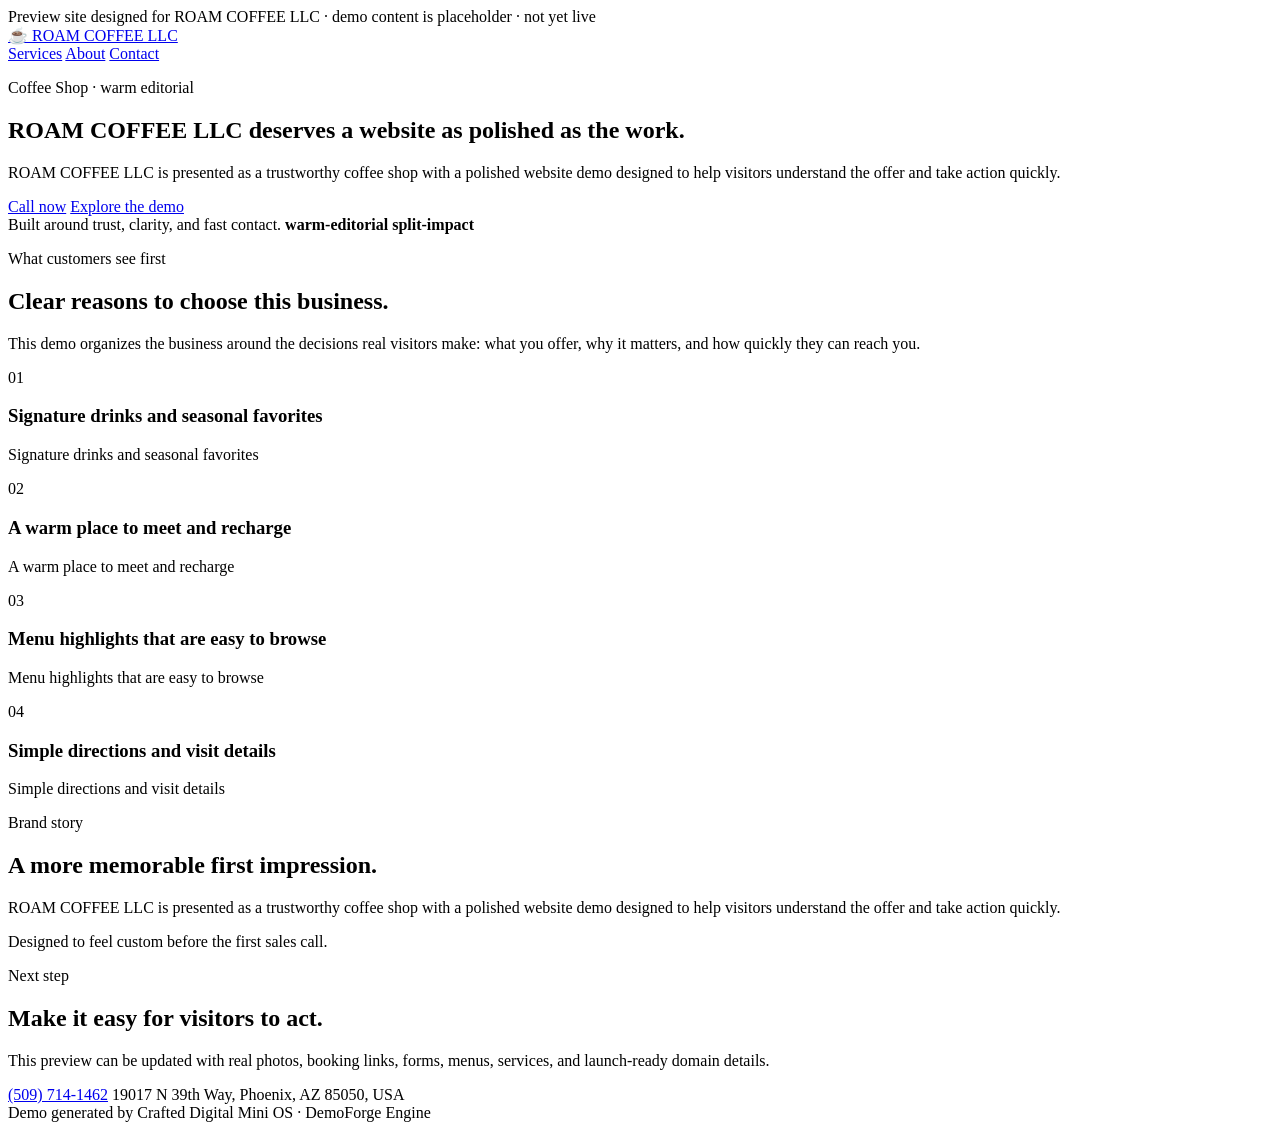
==== roam-coffee-llc/index.html @ d7436972 "Deploy demo site for ROAM COFFEE LLC: roam-coffee-llc/index.html" ====
<!doctype html>
<html lang="en">
<head>
  <meta charset="UTF-8" />
  <meta name="viewport" content="width=device-width, initial-scale=1.0" />
  <title>ROAM COFFEE LLC | Demo Website</title>
  <meta name="description" content="Preview demo website concept for ROAM COFFEE LLC." />
  <link rel="stylesheet" href="styles.css" />
</head>
<body>
  <div class="preview-bar">Preview site designed for ROAM COFFEE LLC · demo content is placeholder · not yet live</div>
  <header class="site-header shell">
    <a class="brand" href="#top" aria-label="ROAM COFFEE LLC home">
      <span class="mark">☕</span>
      <span>ROAM COFFEE LLC</span>
    </a>
    <nav class="nav" aria-label="Main navigation">
      <a href="#services">Services</a>
      <a href="#story">About</a>
      <a href="#contact">Contact</a>
    </nav>
  </header>

  <main id="top">

    <section class="hero hero-split">
      <div class="hero-grid shell">
        <div class="hero-copy">
          <p class="eyebrow">Coffee Shop · warm editorial</p>
          <h1>ROAM COFFEE LLC deserves a website as polished as the work.</h1>
          <p class="lede">ROAM COFFEE LLC is presented as a trustworthy coffee shop with a polished website demo designed to help visitors understand the offer and take action quickly.</p>
          <div class="actions">
            <a class="button primary" href="tel:(509) 714-1462">Call now</a>
            <a class="button secondary" href="#services">Explore the demo</a>
          </div>
        </div>
        <aside class="feature" aria-label="Website concept visual">
          <span class="feature-kicker">Built around trust, clarity, and fast contact.</span>
          <strong>warm-editorial split-impact</strong>
        </aside>
      </div>
    </section>

    <section id="services" class="section shell">
      <div class="section-title">
        <div><p class="eyebrow">What customers see first</p><h2>Clear reasons to choose this business.</h2></div>
        <p>This demo organizes the business around the decisions real visitors make: what you offer, why it matters, and how quickly they can reach you.</p>
      </div>
      <div class="cards">
        <article class="card">
          <div class="num">01</div>
          <h3>Signature drinks and seasonal favorites</h3>
          <p>Signature drinks and seasonal favorites</p>
        </article>
        <article class="card">
          <div class="num">02</div>
          <h3>A warm place to meet and recharge</h3>
          <p>A warm place to meet and recharge</p>
        </article>
        <article class="card">
          <div class="num">03</div>
          <h3>Menu highlights that are easy to browse</h3>
          <p>Menu highlights that are easy to browse</p>
        </article>
        <article class="card">
          <div class="num">04</div>
          <h3>Simple directions and visit details</h3>
          <p>Simple directions and visit details</p>
        </article></div>
    </section>

    <section id="story" class="section shell story ">
      <div class="story-panel">
        <p class="eyebrow">Brand story</p>
        <h2>A more memorable first impression.</h2>
        <p>ROAM COFFEE LLC is presented as a trustworthy coffee shop with a polished website demo designed to help visitors understand the offer and take action quickly.</p>
      </div>
      <div class="quote">
        <p>Designed to feel custom before the first sales call.</p>
      </div>
    </section>

    <section id="contact" class="section shell">
      <div class="contact">
        <div>
          <p class="eyebrow">Next step</p>
          <h2>Make it easy for visitors to act.</h2>
          <p class="lede">This preview can be updated with real photos, booking links, forms, menus, services, and launch-ready domain details.</p>
        </div>
        <div class="contact-list"><a href="tel:(509) 714-1462">(509) 714-1462</a>
<span>19017 N 39th Way, Phoenix, AZ 85050, USA</span></div>
      </div>
    </section>
  </main>

  <footer class="shell">Demo generated by Crafted Digital Mini OS · DemoForge Engine</footer>
</body>
</html>
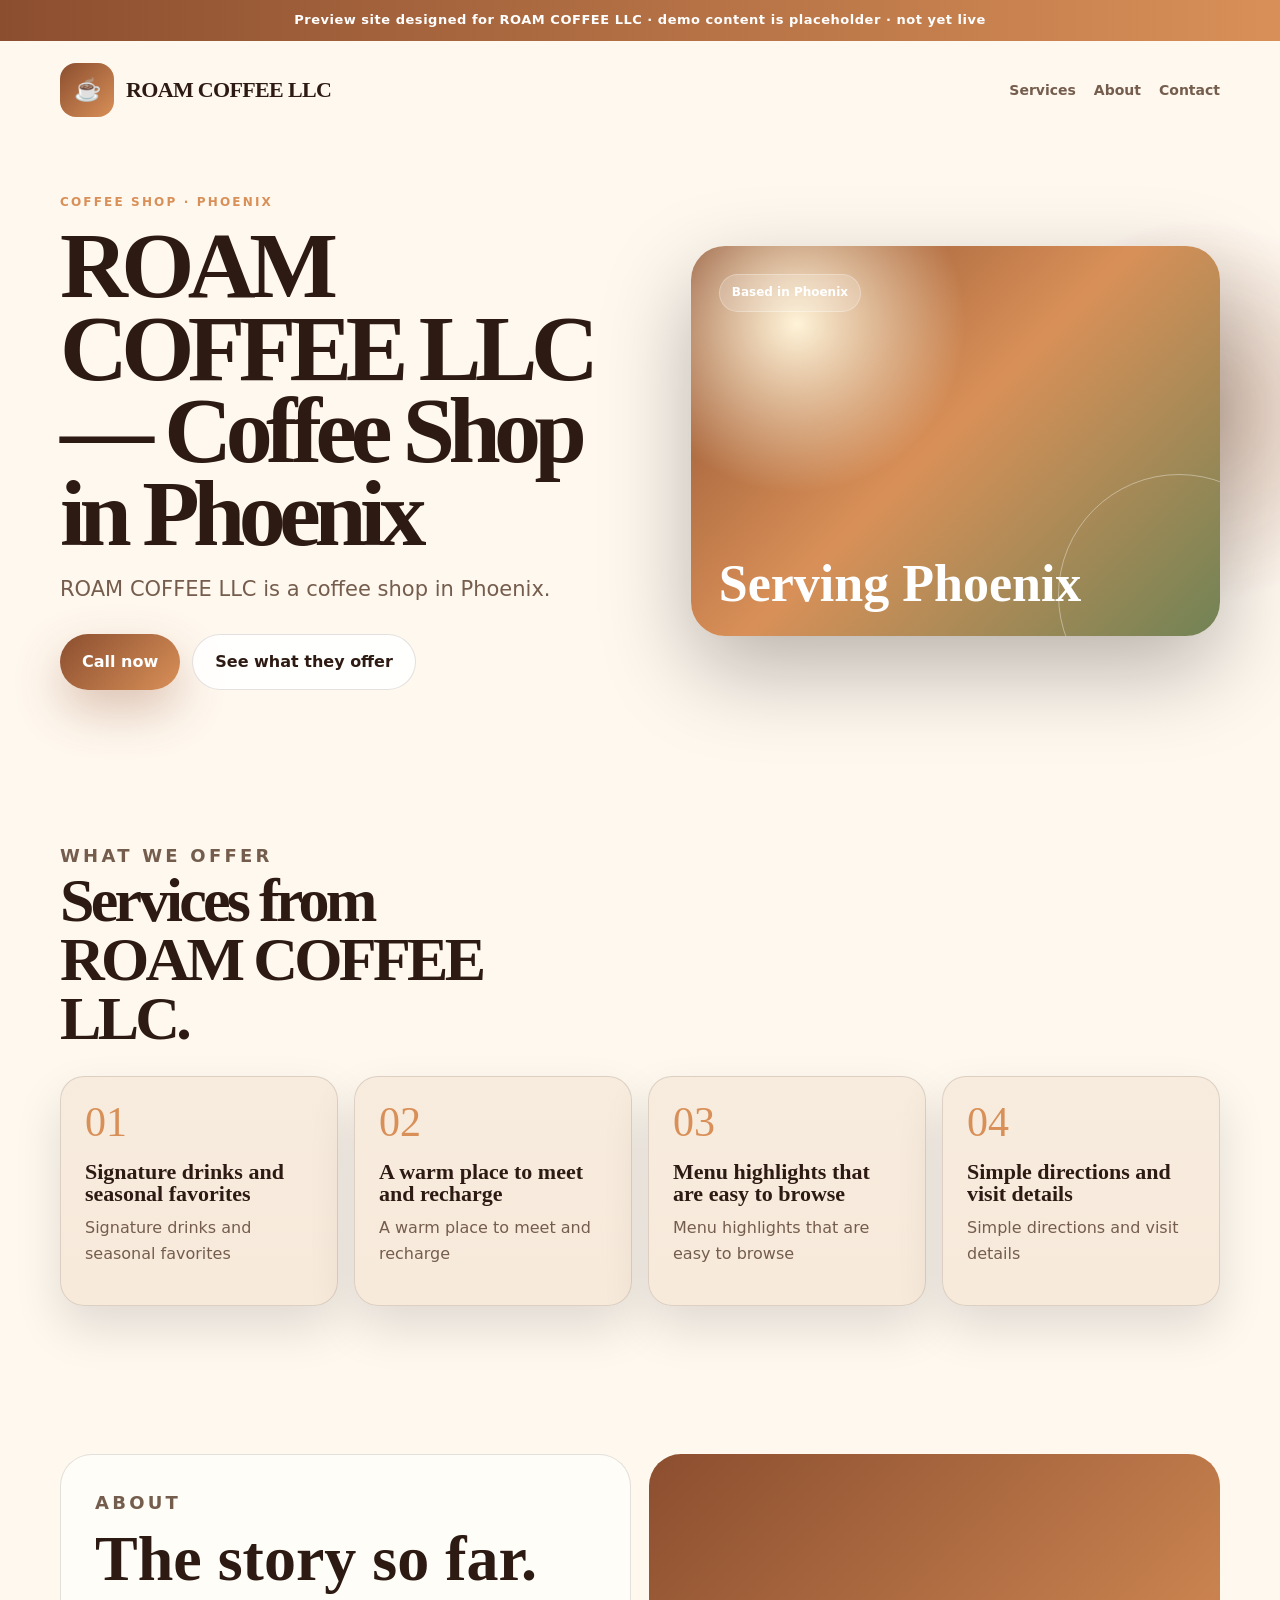
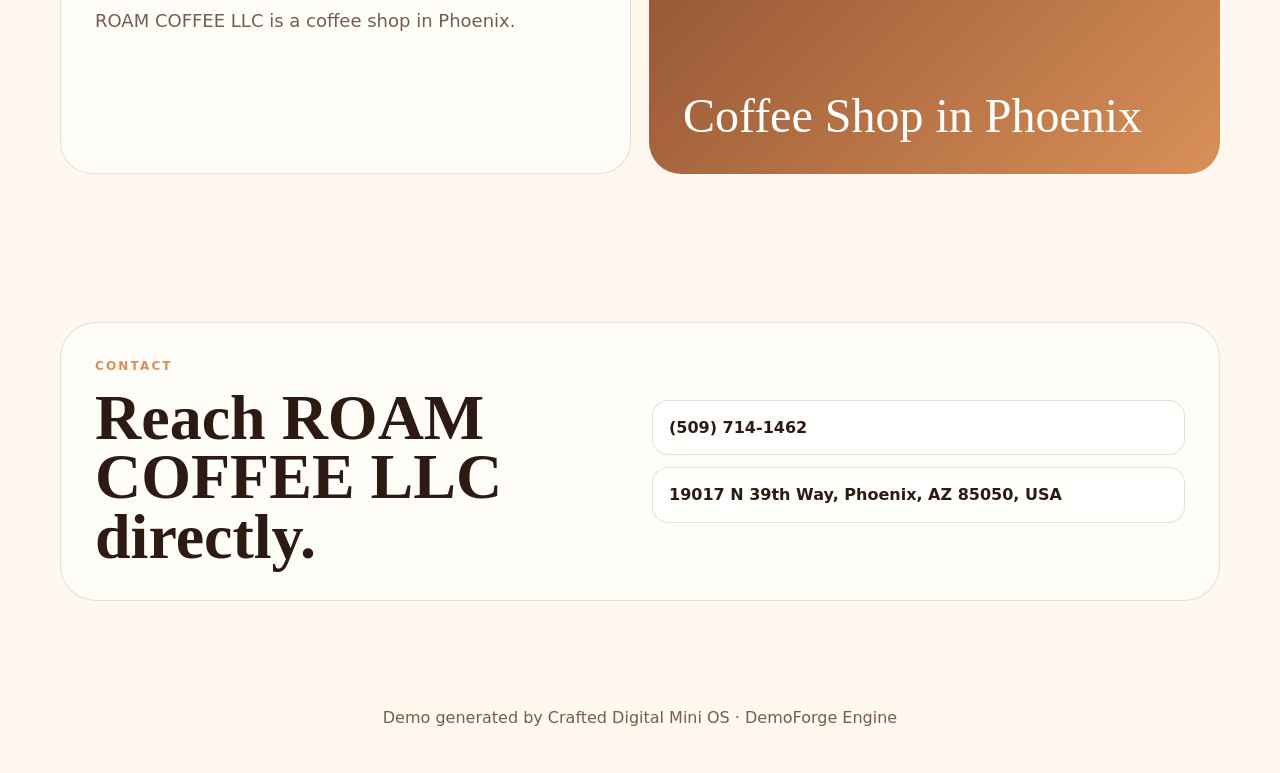
==== commit 4a81e5d4: "Deploy demo site for ROAM COFFEE LLC: roam-coffee-llc/index.html" ====
--- a/roam-coffee-llc/index.html
+++ b/roam-coffee-llc/index.html
@@ -26,25 +26,24 @@
     <section class="hero hero-split">
       <div class="hero-grid shell">
         <div class="hero-copy">
-          <p class="eyebrow">Coffee Shop · warm editorial</p>
-          <h1>ROAM COFFEE LLC deserves a website as polished as the work.</h1>
-          <p class="lede">ROAM COFFEE LLC is presented as a trustworthy coffee shop with a polished website demo designed to help visitors understand the offer and take action quickly.</p>
+          <p class="eyebrow">Coffee Shop · Phoenix</p>
+          <h1>ROAM COFFEE LLC — Coffee Shop in Phoenix</h1>
+          <p class="lede">ROAM COFFEE LLC is a coffee shop in Phoenix.</p>
           <div class="actions">
             <a class="button primary" href="tel:(509) 714-1462">Call now</a>
-            <a class="button secondary" href="#services">Explore the demo</a>
+            <a class="button secondary" href="#services">See what they offer</a>
           </div>
         </div>
-        <aside class="feature" aria-label="Website concept visual">
-          <span class="feature-kicker">Built around trust, clarity, and fast contact.</span>
-          <strong>warm-editorial split-impact</strong>
+        <aside class="feature" aria-label="Business highlight">
+          <span class="feature-kicker">Based in Phoenix</span>
+          <strong>Serving Phoenix</strong>
         </aside>
       </div>
     </section>
 
     <section id="services" class="section shell">
       <div class="section-title">
-        <div><p class="eyebrow">What customers see first</p><h2>Clear reasons to choose this business.</h2></div>
-        <p>This demo organizes the business around the decisions real visitors make: what you offer, why it matters, and how quickly they can reach you.</p>
+        <div><p class="eyebrow">What we offer</p><h2>Services from ROAM COFFEE LLC.</h2></div>
       </div>
       <div class="cards">
         <article class="card">
@@ -71,21 +70,20 @@
 
     <section id="story" class="section shell story ">
       <div class="story-panel">
-        <p class="eyebrow">Brand story</p>
-        <h2>A more memorable first impression.</h2>
-        <p>ROAM COFFEE LLC is presented as a trustworthy coffee shop with a polished website demo designed to help visitors understand the offer and take action quickly.</p>
+        <p class="eyebrow">About</p>
+        <h2>The story so far.</h2>
+        <p>ROAM COFFEE LLC is a coffee shop in Phoenix.</p>
       </div>
       <div class="quote">
-        <p>Designed to feel custom before the first sales call.</p>
+        <p>Coffee Shop in Phoenix</p>
       </div>
     </section>
 
     <section id="contact" class="section shell">
       <div class="contact">
         <div>
-          <p class="eyebrow">Next step</p>
-          <h2>Make it easy for visitors to act.</h2>
-          <p class="lede">This preview can be updated with real photos, booking links, forms, menus, services, and launch-ready domain details.</p>
+          <p class="eyebrow">Contact</p>
+          <h2>Reach ROAM COFFEE LLC directly.</h2>
         </div>
         <div class="contact-list"><a href="tel:(509) 714-1462">(509) 714-1462</a>
 <span>19017 N 39th Way, Phoenix, AZ 85050, USA</span></div>
--- a/roam-coffee-llc/styles.css
+++ b/roam-coffee-llc/styles.css
@@ -0,0 +1,3 @@
+/* DemoForge design system: warm-editorial / split-impact */
+:root{color-scheme:light;--bg:#fff8ef;--panel:#fffdf8;--card:#f7eadb;--text:#2d1b13;--muted:#755d4d;--a1:#8b4e2f;--a2:#d99058;--a3:#718355;--line:rgba(45,27,19,.13);--heading:"Playfair Display",Georgia,serif;--body:"Inter",Inter,system-ui,sans-serif;--hero:radial-gradient(circle at 20% 20%,#fff3d8,transparent 32%), linear-gradient(135deg,#8b4e2f,#d99058 48%,#718355)}
+*{box-sizing:border-box}html{scroll-behavior:smooth}body{margin:0;background:var(--bg);color:var(--text);font-family:var(--body);line-height:1.6;-webkit-font-smoothing:antialiased}a{color:inherit;text-decoration:none}.preview-bar{background:linear-gradient(90deg,var(--a1),var(--a2));color:#fff;text-align:center;font-size:13px;font-weight:800;letter-spacing:.04em;padding:10px 18px}.shell{width:min(1160px,calc(100% - 36px));margin:0 auto}.site-header{position:relative;z-index:4;display:flex;align-items:center;justify-content:space-between;gap:20px;padding:22px 0}.brand{display:flex;align-items:center;gap:12px;font-family:var(--heading);font-weight:800;font-size:22px;letter-spacing:-.03em}.brand img{width:54px;height:54px;object-fit:contain;border-radius:16px;background:#fff;padding:8px;box-shadow:0 18px 42px rgba(0,0,0,.18)}.mark{width:54px;height:54px;display:grid;place-items:center;border-radius:16px;background:linear-gradient(135deg,var(--a1),var(--a2));color:#fff;font-weight:900}.nav{display:flex;gap:18px;color:var(--muted);font-weight:700;font-size:14px}.nav a:hover{color:var(--text)}.hero{padding:54px 0 78px;position:relative;overflow:hidden}.hero:before{content:"";position:absolute;inset:10% -10% auto auto;width:420px;height:420px;background:radial-gradient(circle, color-mix(in srgb,var(--a1) 38%,transparent), transparent 65%);filter:blur(4px);opacity:.9}.hero-grid{position:relative;display:grid;grid-template-columns:1.06fr .94fr;gap:34px;align-items:center}.eyebrow{text-transform:uppercase;letter-spacing:.18em;font-size:12px;font-weight:900;color:var(--a2);margin:0 0 12px}.hero h1{font-family:var(--heading);font-size:clamp(44px,7.8vw,94px);line-height:.88;letter-spacing:-.07em;margin:0 0 18px;max-width:900px}.lede{font-size:clamp(17px,2vw,21px);color:var(--muted);max-width:680px;margin:0 0 28px}.actions{display:flex;gap:12px;flex-wrap:wrap}.button{display:inline-flex;align-items:center;justify-content:center;border-radius:999px;padding:14px 22px;font-weight:900;border:1px solid var(--line)}.button.primary{background:linear-gradient(135deg,var(--a1),var(--a2));color:#fff;border:0;box-shadow:0 20px 48px color-mix(in srgb,var(--a1) 32%,transparent)}.button.secondary{background:rgba(255,255,255,.88);color:var(--text)}.feature{min-height:390px;border-radius:34px;background:var(--hero);box-shadow:0 34px 90px rgba(0,0,0,.28);padding:28px;display:flex;flex-direction:column;justify-content:space-between;overflow:hidden;position:relative}.feature:after{content:"";position:absolute;right:-80px;bottom:-80px;width:240px;height:240px;border:1px solid rgba(255,255,255,.38);border-radius:50%}.feature-kicker{align-self:flex-start;background:rgba(255,255,255,.18);backdrop-filter:blur(8px);color:#fff;border:1px solid rgba(255,255,255,.28);border-radius:999px;padding:8px 12px;font-weight:900;font-size:12px}.feature strong{position:relative;color:#fff;font-family:var(--heading);font-size:clamp(30px,4.4vw,52px);line-height:.95;max-width:520px}.section{padding:74px 0}.section-title{display:grid;grid-template-columns:0.8fr 1.2fr;gap:28px;align-items:end;margin-bottom:28px}.section-title h2{font-family:var(--heading);font-size:clamp(32px,5vw,62px);line-height:.95;letter-spacing:-.06em;margin:0}.section-title p{color:var(--muted);font-size:18px;margin:0}.cards{display:grid;grid-template-columns:repeat(4,1fr);gap:16px}.card{background:linear-gradient(180deg,color-mix(in srgb,var(--card) 92%,#fff 8%),var(--card));border:1px solid var(--line);border-radius:24px;padding:24px;min-height:230px;box-shadow:0 22px 48px rgba(0,0,0,.12)}.card .num{font-family:var(--heading);font-size:42px;color:var(--a2);line-height:1}.card h3{font-family:var(--heading);font-size:22px;line-height:1.02;margin:18px 0 10px}.card p{color:var(--muted);margin:0}.story{display:grid;grid-template-columns:1fr 1fr;gap:18px}.story-panel{background:var(--panel);border:1px solid var(--line);border-radius:32px;padding:34px}.story-panel h2{font-family:var(--heading);font-size:clamp(34px,5vw,66px);line-height:.93;margin:0 0 16px}.story-panel p{color:var(--muted);font-size:18px}.quote{background:linear-gradient(135deg,var(--a1),var(--a2));color:#fff;border-radius:32px;padding:34px;display:flex;flex-direction:column;justify-content:flex-end;min-height:320px}.quote p{font-family:var(--heading);font-size:clamp(28px,4vw,48px);line-height:.98;margin:0;color:#fff}.contact{background:var(--panel);border:1px solid var(--line);border-radius:36px;padding:34px;display:grid;grid-template-columns:1fr 1fr;gap:24px;align-items:center}.contact h2{font-family:var(--heading);font-size:clamp(34px,5vw,64px);line-height:.93;margin:0}.contact-list{display:grid;gap:12px}.contact-list a,.contact-list span{display:flex;align-items:center;justify-content:space-between;gap:12px;background:rgba(255,255,255,.78);border:1px solid var(--line);border-radius:16px;padding:14px 16px;font-weight:800;color:var(--text);overflow-wrap:anywhere}footer{padding:30px 0 42px;color:var(--muted);text-align:center}.center{text-align:center;margin-left:auto;margin-right:auto}.actions.center{justify-content:center}.hero-stack-inner{position:relative;padding-top:10px}.hero-stack-inner h1{margin-left:auto;margin-right:auto}.hero-stack-band{margin-top:36px;border-radius:34px;background:var(--hero);min-height:220px;display:flex;align-items:flex-end;padding:24px;box-shadow:0 34px 90px rgba(0,0,0,.28)}.gallery-section{padding-top:0}.gallery-grid{display:grid;grid-template-columns:repeat(4,1fr);gap:16px}.gallery-tile{aspect-ratio:4/3;border-radius:20px;border:1px dashed var(--line);background:linear-gradient(160deg,color-mix(in srgb,var(--a1) 14%,var(--panel)),color-mix(in srgb,var(--a2) 10%,var(--panel)));display:flex;flex-direction:column;align-items:center;justify-content:center;gap:6px;text-align:center;padding:12px}.gallery-tile span{font-weight:800;font-size:14px}.gallery-tile small{color:var(--muted);font-size:11px;text-transform:uppercase;letter-spacing:.08em}.services-list{display:grid;gap:14px}.service-row{display:grid;grid-template-columns:56px 1fr;gap:16px;align-items:start;background:var(--panel);border:1px solid var(--line);border-radius:20px;padding:18px 20px}.service-row .num{font-family:var(--heading);font-size:26px;color:var(--a2)}.service-row h3{margin:0 0 6px;font-family:var(--heading);font-size:19px}.service-row p{margin:0;color:var(--muted)}.story-lead .story-panel{order:0}@media(max-width:920px){.hero-grid,.section-title,.story,.contact{grid-template-columns:1fr}.cards,.gallery-grid{grid-template-columns:repeat(2,1fr)}.nav{display:none}.feature{min-height:290px}}@media(max-width:620px){.shell{width:min(100% - 28px,1160px)}.site-header{padding:16px 0}.cards,.gallery-grid{grid-template-columns:1fr}.hero{padding-top:32px}.card{min-height:auto}.contact{padding:24px}.brand{font-size:18px}.brand img,.mark{width:44px;height:44px}.feature strong{font-size:32px}.service-row{grid-template-columns:1fr}}
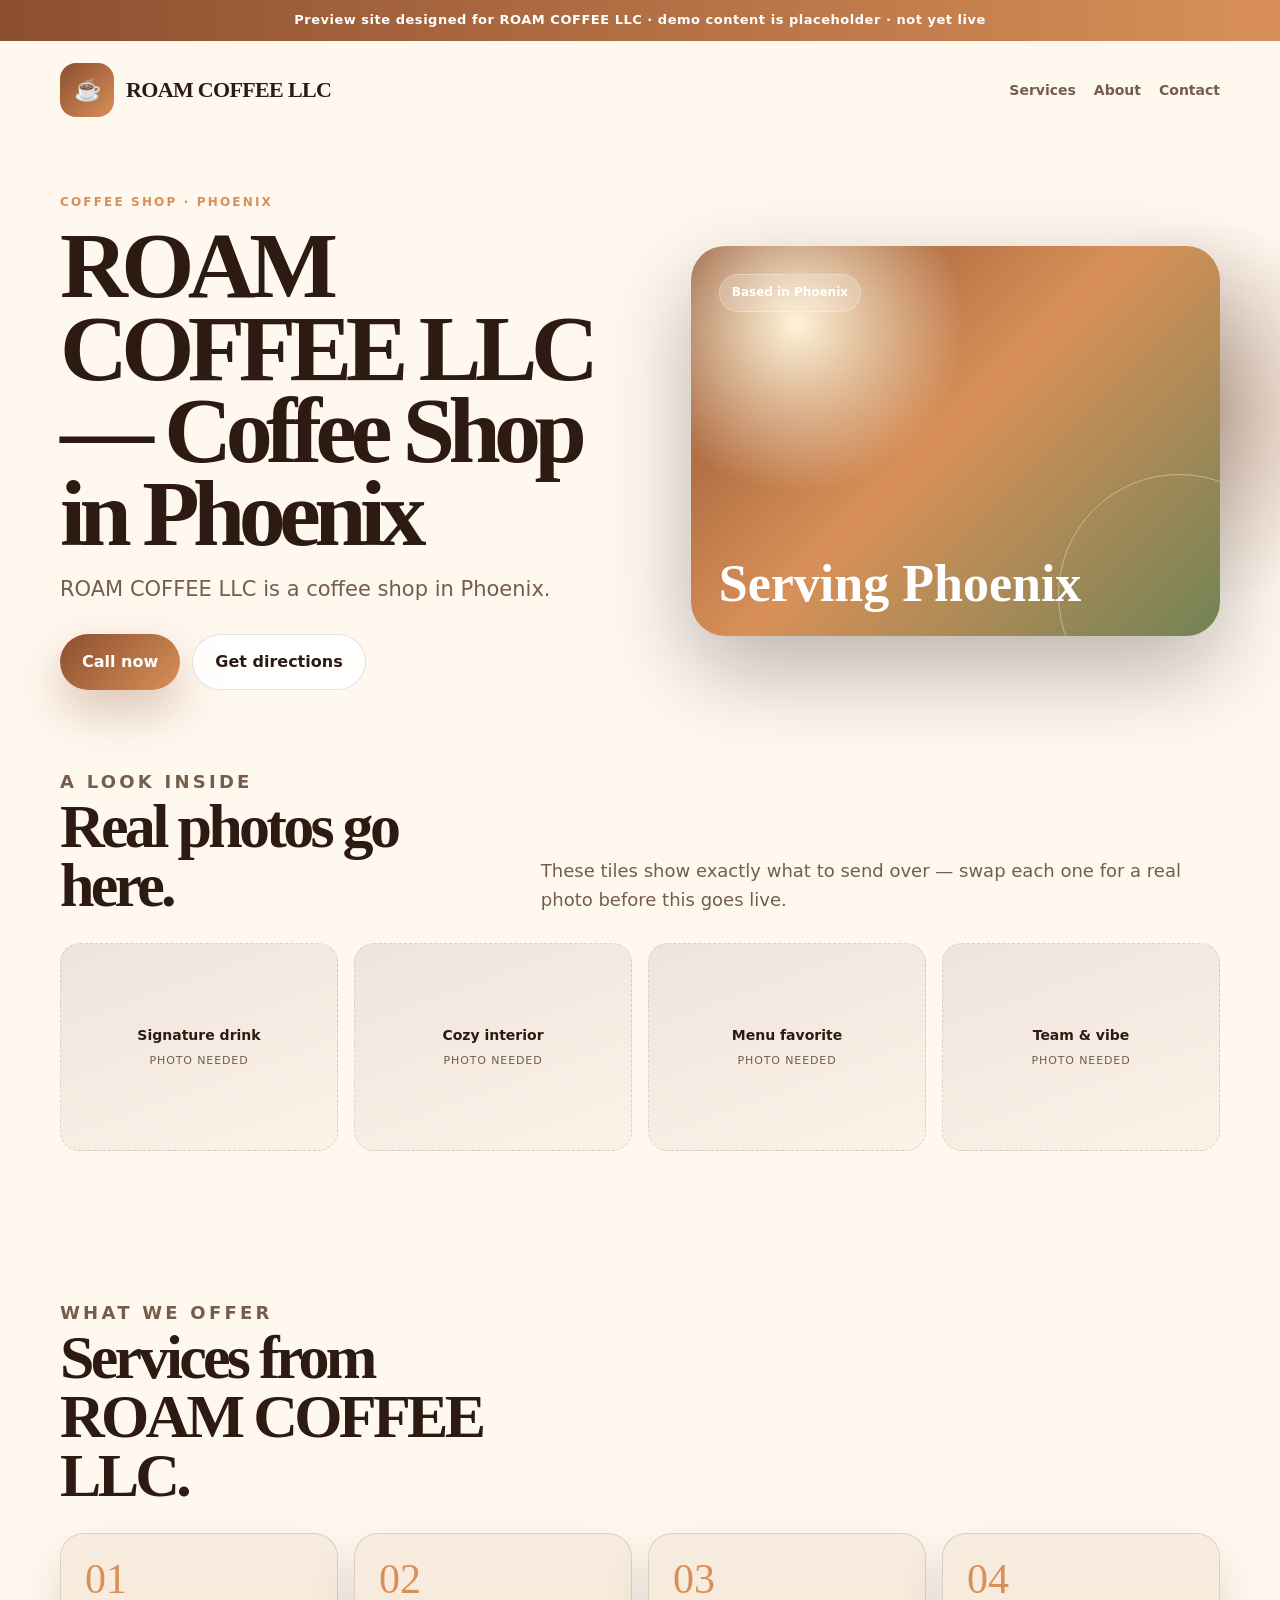
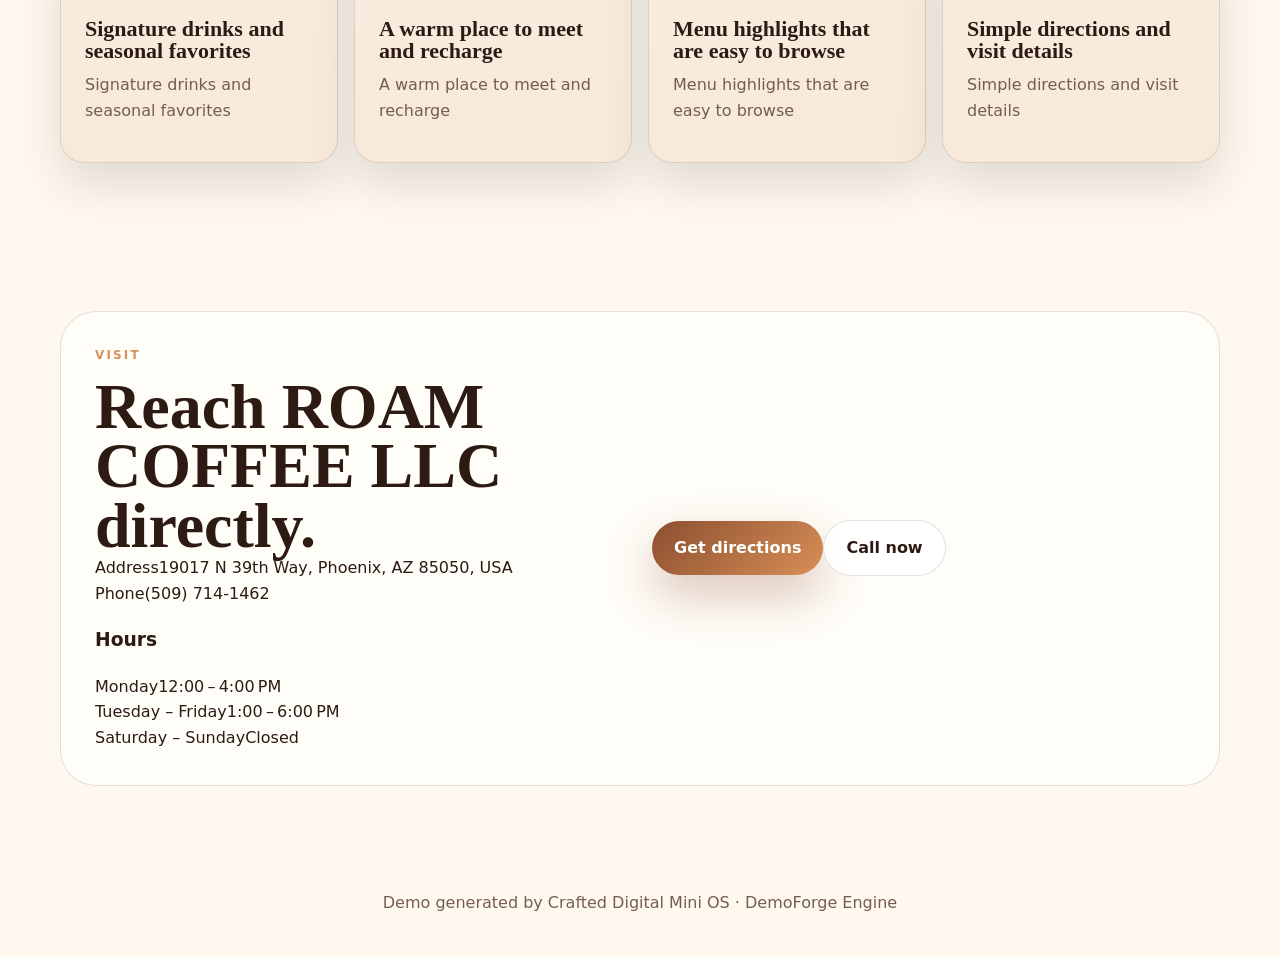
==== commit 46f6481c: "Deploy demo site for ROAM COFFEE LLC: roam-coffee-llc/index.html" ====
--- a/roam-coffee-llc/index.html
+++ b/roam-coffee-llc/index.html
@@ -31,14 +31,38 @@
           <p class="lede">ROAM COFFEE LLC is a coffee shop in Phoenix.</p>
           <div class="actions">
             <a class="button primary" href="tel:(509) 714-1462">Call now</a>
-            <a class="button secondary" href="#services">See what they offer</a>
+            <a class="button secondary" href="https://maps.google.com/?cid=10328134538606844163&amp;g_mp=Cidnb29nbGUubWFwcy5wbGFjZXMudjEuUGxhY2VzLlNlYXJjaFRleHQQAhgEIAA" target="_blank" rel="noreferrer">Get directions</a>
           </div>
         </div>
         <aside class="feature" aria-label="Business highlight">
           <span class="feature-kicker">Based in Phoenix</span>
-          <strong>Serving Phoenix</strong>
+          <div class="feature-stat"><strong>Serving Phoenix</strong></div>
         </aside>
       </div>
+    </section>
+
+    <section id="gallery" class="section shell gallery-section">
+      <div class="section-title">
+        <div><p class="eyebrow">A look inside</p><h2>Real photos go here.</h2></div>
+        <p>These tiles show exactly what to send over — swap each one for a real photo before this goes live.</p>
+      </div>
+      <div class="gallery-grid">
+        <div class="gallery-tile">
+          <span>Signature drink</span>
+          <small>Photo needed</small>
+        </div>
+        <div class="gallery-tile">
+          <span>Cozy interior</span>
+          <small>Photo needed</small>
+        </div>
+        <div class="gallery-tile">
+          <span>Menu favorite</span>
+          <small>Photo needed</small>
+        </div>
+        <div class="gallery-tile">
+          <span>Team &amp; vibe</span>
+          <small>Photo needed</small>
+        </div></div>
     </section>
 
     <section id="services" class="section shell">
@@ -68,25 +92,16 @@
         </article></div>
     </section>
 
-    <section id="story" class="section shell story ">
-      <div class="story-panel">
-        <p class="eyebrow">About</p>
-        <h2>The story so far.</h2>
-        <p>ROAM COFFEE LLC is a coffee shop in Phoenix.</p>
-      </div>
-      <div class="quote">
-        <p>Coffee Shop in Phoenix</p>
-      </div>
-    </section>
-
     <section id="contact" class="section shell">
-      <div class="contact">
-        <div>
-          <p class="eyebrow">Contact</p>
+      <div class="contact contact-rich">
+        <div class="visit-info">
+          <p class="eyebrow">Visit</p>
           <h2>Reach ROAM COFFEE LLC directly.</h2>
+          <div class="visit-rows"><div class="visit-row"><span class="visit-label">Address</span><span class="visit-value">19017 N 39th Way, Phoenix, AZ 85050, USA</span></div><div class="visit-row"><span class="visit-label">Phone</span><span class="visit-value"><a href="tel:(509) 714-1462">(509) 714-1462</a></span></div></div>
+          <div class="hours-block"><h3>Hours</h3><div class="hours-row"><span>Monday</span><span>12:00 – 4:00 PM</span></div><div class="hours-row"><span>Tuesday – Friday</span><span>1:00 – 6:00 PM</span></div><div class="hours-row"><span>Saturday – Sunday</span><span>Closed</span></div></div>
+          
         </div>
-        <div class="contact-list"><a href="tel:(509) 714-1462">(509) 714-1462</a>
-<span>19017 N 39th Way, Phoenix, AZ 85050, USA</span></div>
+        <div class="contact-actions"><a class="button primary" href="https://maps.google.com/?cid=10328134538606844163&amp;g_mp=Cidnb29nbGUubWFwcy5wbGFjZXMudjEuUGxhY2VzLlNlYXJjaFRleHQQAhgEIAA" target="_blank" rel="noreferrer">Get directions</a><a class="button secondary" href="tel:(509) 714-1462">Call now</a></div>
       </div>
     </section>
   </main>
